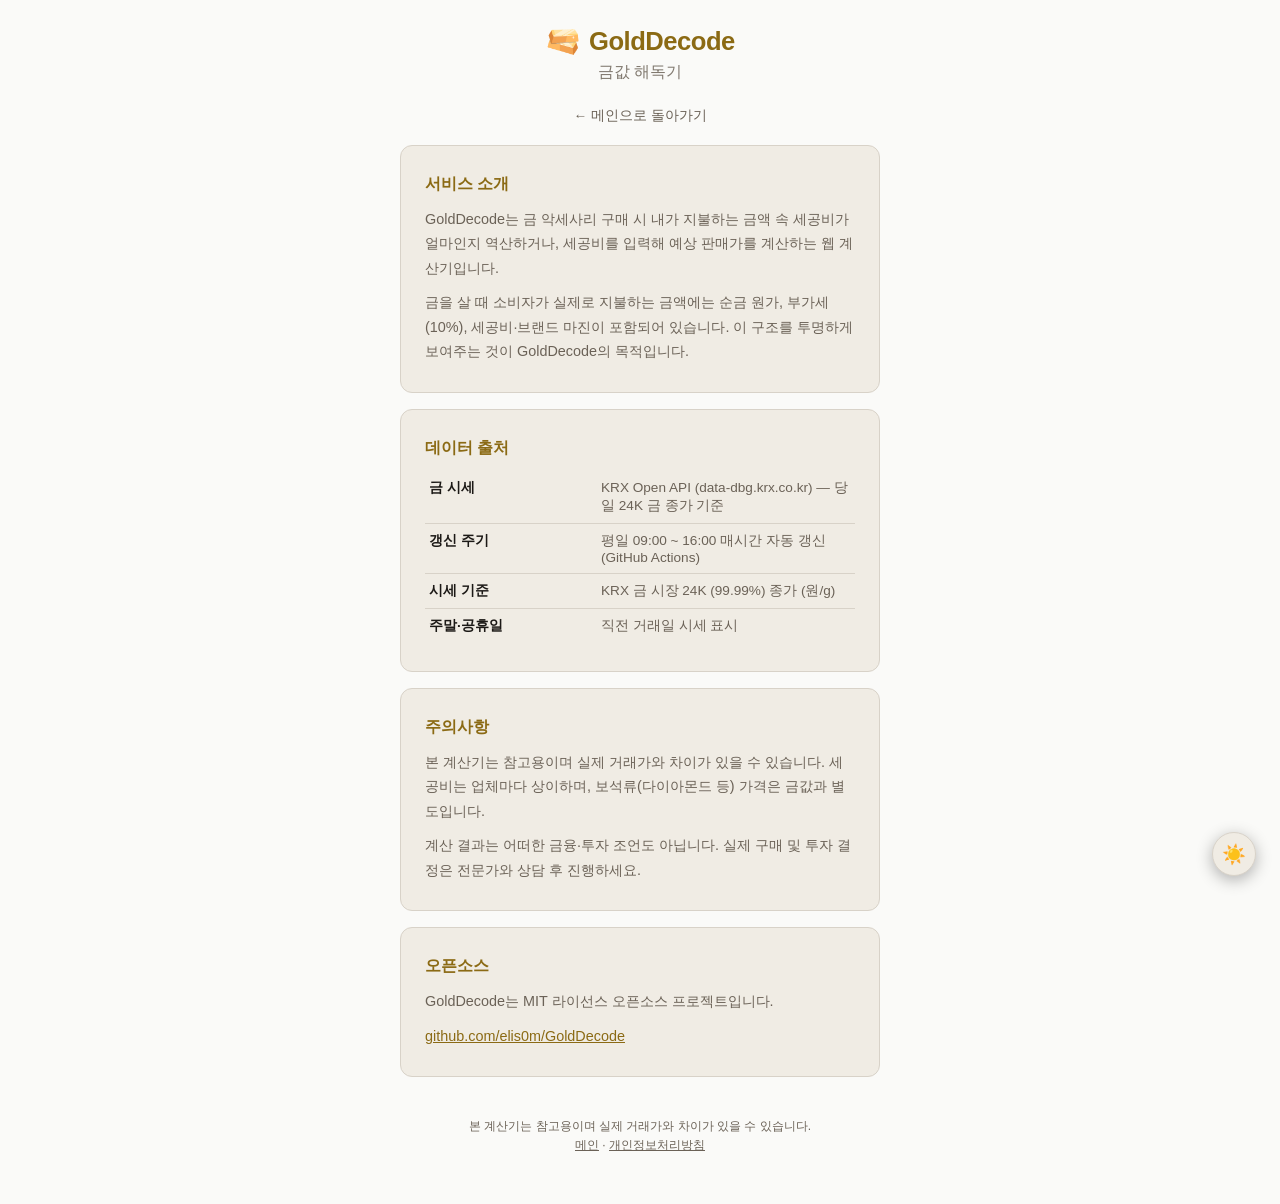
==== about.html @ 0430d344 "feat: About 및 개인정보처리방침 페이지 추가, 푸터 링크 연결" ====
<!DOCTYPE html>
<html lang="ko">
<head>
  <meta charset="UTF-8" />
  <meta name="viewport" content="width=device-width, initial-scale=1.0" />
  <title>About — GoldDecode</title>
  <link rel="icon" href="gold.ico" type="image/x-icon" />
  <link rel="stylesheet" href="style.css" />
  <style>
    .page-card {
      width: 100%;
      max-width: 480px;
      background: var(--surface);
      border: 1px solid var(--border);
      border-radius: var(--radius);
      padding: 28px 24px;
      margin-bottom: 16px;
    }
    .page-card h2 {
      font-size: 1rem;
      font-weight: 700;
      color: var(--gold);
      margin-bottom: 12px;
    }
    .page-card p {
      font-size: 0.9rem;
      color: var(--text-muted);
      line-height: 1.7;
      margin-bottom: 10px;
    }
    .page-card p:last-child { margin-bottom: 0; }
    .back-link {
      display: inline-block;
      margin-bottom: 20px;
      font-size: 0.85rem;
      color: var(--text-muted);
      text-decoration: none;
    }
    .back-link:hover { color: var(--gold); }
    .data-table {
      width: 100%;
      border-collapse: collapse;
      font-size: 0.85rem;
      margin-top: 8px;
    }
    .data-table td {
      padding: 8px 4px;
      border-bottom: 1px solid var(--border);
      color: var(--text-muted);
      vertical-align: top;
    }
    .data-table td:first-child {
      font-weight: 600;
      color: var(--text);
      white-space: nowrap;
      padding-right: 16px;
      width: 40%;
    }
    .data-table tr:last-child td { border-bottom: none; }
  </style>
</head>
<body>

  <button id="theme-toggle" class="theme-toggle" title="라이트/다크 모드 전환" aria-label="테마 전환">🌙</button>

  <header class="app-header">
    <h1 class="app-title"><img src="gold.png" alt="금괴" class="title-icon" />GoldDecode</h1>
    <p class="app-subtitle">금값 해독기</p>
  </header>

  <a href="index.html" class="back-link">← 메인으로 돌아가기</a>

  <div class="page-card">
    <h2>서비스 소개</h2>
    <p>GoldDecode는 금 악세사리 구매 시 내가 지불하는 금액 속 세공비가 얼마인지 역산하거나, 세공비를 입력해 예상 판매가를 계산하는 웹 계산기입니다.</p>
    <p>금을 살 때 소비자가 실제로 지불하는 금액에는 순금 원가, 부가세(10%), 세공비·브랜드 마진이 포함되어 있습니다. 이 구조를 투명하게 보여주는 것이 GoldDecode의 목적입니다.</p>
  </div>

  <div class="page-card">
    <h2>데이터 출처</h2>
    <table class="data-table">
      <tr>
        <td>금 시세</td>
        <td>KRX Open API (data-dbg.krx.co.kr) — 당일 24K 금 종가 기준</td>
      </tr>
      <tr>
        <td>갱신 주기</td>
        <td>평일 09:00 ~ 16:00 매시간 자동 갱신 (GitHub Actions)</td>
      </tr>
      <tr>
        <td>시세 기준</td>
        <td>KRX 금 시장 24K (99.99%) 종가 (원/g)</td>
      </tr>
      <tr>
        <td>주말·공휴일</td>
        <td>직전 거래일 시세 표시</td>
      </tr>
    </table>
  </div>

  <div class="page-card">
    <h2>주의사항</h2>
    <p>본 계산기는 참고용이며 실제 거래가와 차이가 있을 수 있습니다. 세공비는 업체마다 상이하며, 보석류(다이아몬드 등) 가격은 금값과 별도입니다.</p>
    <p>계산 결과는 어떠한 금융·투자 조언도 아닙니다. 실제 구매 및 투자 결정은 전문가와 상담 후 진행하세요.</p>
  </div>

  <div class="page-card">
    <h2>오픈소스</h2>
    <p>GoldDecode는 MIT 라이선스 오픈소스 프로젝트입니다.</p>
    <p><a href="https://github.com/elis0m/GoldDecode" style="color:var(--gold);">github.com/elis0m/GoldDecode</a></p>
  </div>

  <footer>
    <p>본 계산기는 참고용이며 실제 거래가와 차이가 있을 수 있습니다.</p>
    <p><a href="index.html" style="color:var(--text-muted);">메인</a> · <a href="privacy.html" style="color:var(--text-muted);">개인정보처리방침</a></p>
  </footer>

  <script src="config.js"></script>
  <script>
    const savedTheme = localStorage.getItem('theme');
    const toggleBtn = document.getElementById('theme-toggle');
    if (savedTheme === 'dark') {
      document.body.classList.add('dark');
      toggleBtn.textContent = '🌙';
    } else {
      toggleBtn.textContent = '☀️';
    }
    toggleBtn.addEventListener('click', () => {
      const isDark = document.body.classList.toggle('dark');
      toggleBtn.textContent = isDark ? '🌙' : '☀️';
      localStorage.setItem('theme', isDark ? 'dark' : 'light');
    });
  </script>
</body>
</html>
---- style.css ----
:root {
  --gold: #8B6A14;
  --gold-light: #C9A84C;
  --gold-dark: #5C4509;
  --bg: #FAFAF8;
  --bg-card: #F0ECE4;
  --surface: #F0ECE4;
  --surface2: #E4DFD6;
  --input-bg: #FFFFFF;
  --border: #D8D2C8;
  --text: #1C1916;
  --text-muted: #6B6257;
  --red: #B83232;
  --green: #2A7A52;
  --radius: 12px;
  --shadow: 0 4px 24px rgba(0,0,0,0.07);
}

body.dark {
  --gold: #C9A84C;
  --gold-light: #E8D08A;
  --gold-dark: #8B6914;
  --bg: #0f0f0f;
  --bg-card: #1a1a1a;
  --surface: #1a1a1a;
  --surface2: #242424;
  --input-bg: #242424;
  --border: #2e2e2e;
  --text: #f0f0f0;
  --text-muted: #888;
  --red: #e05252;
  --green: #52c98a;
  --shadow: 0 4px 24px rgba(0,0,0,0.5);
}

*, *::before, *::after { box-sizing: border-box; margin: 0; padding: 0; }

body {
  background: var(--bg);
  color: var(--text);
  font-family: 'Pretendard', 'Apple SD Gothic Neo', 'Noto Sans KR', sans-serif;
  min-height: 100vh;
  display: flex;
  flex-direction: column;
  align-items: center;
  padding: 24px 16px 48px;
}

/* ── 헤더 ── */
.app-header {
  width: 100%;
  max-width: 480px;
  text-align: center;
  margin-bottom: 24px;
}

.theme-toggle {
  position: fixed;
  bottom: 24px;
  right: 24px;
  z-index: 100;
  background: var(--surface);
  border: 1px solid var(--border);
  border-radius: 50%;
  width: 44px;
  height: 44px;
  font-size: 1.2rem;
  cursor: pointer;
  display: flex;
  align-items: center;
  justify-content: center;
  box-shadow: 0 4px 16px rgba(0,0,0,0.3);
  transition: background 0.2s, border-color 0.2s, box-shadow 0.2s;
}

.theme-toggle:hover {
  border-color: var(--gold);
  box-shadow: 0 4px 20px rgba(201,168,76,0.3);
}

.app-title {
  font-size: 1.6rem;
  font-weight: 800;
  color: var(--gold);
  letter-spacing: -0.5px;
  display: flex;
  align-items: center;
  justify-content: center;
  gap: 8px;
}

.title-icon {
  width: 1.4em;
  height: 1.4em;
  object-fit: contain;
  flex-shrink: 0;
}

.app-subtitle {
  font-size: 1.0rem;
  font-weight: 500;
  color: var(--text-muted);
  margin-top: 2px;
  opacity: 0.85;
}

.app-slogan {
  font-size: 0.82rem;
  color: var(--text-muted);
  margin-top: 6px;
  opacity: 0.75;
}

/* ── 시세 표시 ── */
.spot-card {
  width: 100%;
  max-width: 480px;
  background: var(--surface);
  border: 1px solid var(--border);
  border-radius: var(--radius);
  padding: 16px 20px;
  margin-bottom: 16px;
}

#spot-info {
  display: flex;
  align-items: center;
  justify-content: space-between;
  flex-wrap: nowrap;
  gap: 8px;
}

.spot-edit-btn {
  background: none;
  border: 1px solid var(--border);
  border-radius: 6px;
  color: var(--text-muted);
  font-size: 0.75rem;
  padding: 3px 8px;
  cursor: pointer;
  white-space: nowrap;
  transition: border-color 0.15s, color 0.15s;
}
.spot-edit-btn:hover { border-color: var(--gold); color: var(--gold); }

.spot-cancel-btn {
  background: none;
  border: 1px solid var(--border);
  border-radius: 6px;
  color: var(--text-muted);
  font-size: 0.8rem;
  padding: 4px 10px;
  cursor: pointer;
  transition: border-color 0.15s;
}
.spot-cancel-btn:hover { border-color: var(--red); color: var(--red); }

.spot-price-text {
  font-size: 1.4rem;
  font-weight: 700;
  color: var(--gold);
}

.spot-badge {
  font-size: 0.78rem;
  padding: 3px 10px;
  border-radius: 100px;
  font-weight: 600;
}
.spot-badge.live { background: rgba(82,201,138,0.15); color: var(--green); }
.spot-badge.cached { background: rgba(201,168,76,0.15); color: var(--gold); }
.spot-badge.error { background: rgba(224,82,82,0.15); color: var(--red); }

.spot-manual-row {
  margin-top: 12px;
  display: flex;
  align-items: center;
  gap: 10px;
}
.spot-manual-row label { font-size: 0.85rem; color: var(--text-muted); white-space: nowrap; }

/* ── 카드 공통 ── */
.card {
  width: 100%;
  max-width: 480px;
  background: var(--surface);
  border: 1px solid var(--border);
  border-radius: var(--radius);
  padding: 20px;
  margin-bottom: 16px;
}

.card-title {
  font-size: 0.8rem;
  font-weight: 700;
  color: var(--text-muted);
  text-transform: uppercase;
  letter-spacing: 0.08em;
  margin-bottom: 14px;
}

/* ── 모드 토글 ── */
.mode-toggle {
  display: flex;
  gap: 8px;
}

.mode-toggle label {
  flex: 1;
  display: flex;
  align-items: center;
  justify-content: center;
  gap: 8px;
  padding: 10px;
  border: 1.5px solid var(--border);
  border-radius: 8px;
  cursor: pointer;
  font-size: 0.9rem;
  transition: border-color 0.15s, background 0.15s;
}

.mode-toggle input[type="radio"] { display: none; }

.mode-toggle input[type="radio"]:checked + .mode-label-text {
  color: var(--gold);
  font-weight: 700;
}

.mode-toggle label:has(input:checked) {
  border-color: var(--gold);
  background: rgba(201,168,76,0.08);
}

/* ── 입력 폼 ── */
.form-row {
  margin-bottom: 14px;
}

.form-label {
  display: block;
  font-size: 0.82rem;
  color: var(--text-muted);
  margin-bottom: 6px;
}

.input-group {
  display: flex;
  gap: 8px;
  align-items: center;
}

input[type="number"], input[type="text"], select {
  background: var(--input-bg, var(--surface2));
  border: 1.5px solid var(--border);
  border-radius: 8px;
  color: var(--text);
  font-size: 1rem;
  padding: 10px 14px;
  outline: none;
  transition: border-color 0.15s;
  width: 100%;
}

input[type="number"]:focus, input[type="text"]:focus, select:focus {
  border-color: var(--gold);
}

select { cursor: pointer; max-width: 100px; }

/* 순도 버튼 */
.purity-group {
  display: flex;
  gap: 8px;
}

.purity-btn {
  flex: 1;
  padding: 10px;
  border: 1.5px solid var(--border);
  border-radius: 8px;
  background: var(--surface2);
  color: var(--text-muted);
  font-size: 0.9rem;
  font-weight: 600;
  cursor: pointer;
  transition: all 0.15s;
}

.purity-btn.active {
  border-color: var(--gold);
  color: var(--gold);
  background: rgba(201,168,76,0.1);
}

/* ── 계산 버튼 ── */
.calc-btn {
  width: 100%;
  max-width: 480px;
  padding: 16px;
  background: var(--gold);
  color: var(--bg);
  border: none;
  border-radius: var(--radius);
  font-size: 1.05rem;
  font-weight: 800;
  cursor: pointer;
  transition: background 0.15s, transform 0.1s;
  margin-bottom: 16px;
}

.calc-btn:hover { background: var(--gold-light); }
.calc-btn:active { transform: scale(0.98); }

/* ── 결과 ── */
.result-section {
  width: 100%;
  max-width: 480px;
  background: var(--surface);
  border: 1.5px solid var(--gold-dark);
  border-radius: var(--radius);
  padding: 20px;
  display: none;
  margin-bottom: 16px;
}

.result-section.animate-in {
  animation: fadeUp 0.25s ease;
}

@keyframes fadeUp {
  from { opacity: 0; transform: translateY(10px); }
  to   { opacity: 1; transform: translateY(0); }
}

.result-row {
  display: flex;
  justify-content: space-between;
  align-items: center;
  padding: 8px 0;
  border-bottom: 1px solid var(--border);
  font-size: 0.95rem;
}

.result-row:last-of-type { border-bottom: none; }
.result-row.total + .result-row,
.result-row:has(+ .result-row.total) { border-bottom: none; }

.result-row.total {
  font-size: 1.15rem;
  font-weight: 800;
  color: var(--gold);
  padding-top: 12px;
  margin-top: 4px;
  border-top: 1.5px solid var(--gold-dark);
}

.result-value { font-variant-numeric: tabular-nums; }
.result-value.negative { color: var(--red); }

.result-note {
  font-size: 0.8rem;
  color: var(--red);
  margin-top: 10px;
  display: none;
}

/* ── 정보 카드 섹션 ── */
.info-section {
  width: 100%;
  max-width: 480px;
  display: flex;
  flex-direction: column;
  gap: 16px;
  margin-bottom: 16px;
}

.info-card {
  background: var(--surface);
  border: 1px solid var(--border);
  border-radius: var(--radius);
  padding: 20px;
}

.info-card-title {
  font-size: 0.85rem;
  font-weight: 700;
  color: var(--text-muted);
  text-transform: uppercase;
  letter-spacing: 0.06em;
  margin-bottom: 14px;
}

/* 순도 카드 */
.purity-info-grid { display: flex; flex-direction: column; gap: 10px; }

.purity-info-item {
  display: flex;
  align-items: center;
  gap: 12px;
}

.purity-badge {
  width: 40px;
  height: 40px;
  border: 1.5px solid;
  border-radius: 8px;
  display: flex;
  align-items: center;
  justify-content: center;
  font-size: 0.8rem;
  font-weight: 800;
  color: var(--gold);
  flex-shrink: 0;
}

.purity-detail { display: flex; flex-direction: column; gap: 2px; }
.purity-pct { font-size: 1rem; font-weight: 700; color: var(--text); }
.purity-desc { font-size: 0.78rem; color: var(--text-muted); }

/* 테이블 */
.info-table {
  width: 100%;
  border-collapse: collapse;
  font-size: 0.82rem;
}

.info-table th, .info-table td {
  padding: 7px 8px;
  text-align: left;
  border-bottom: 1px solid var(--border);
}

.info-table th {
  color: var(--text-muted);
  font-weight: 600;
  font-size: 0.78rem;
}

.info-table td:not(:first-child) { color: var(--text); }
.info-table td:first-child { color: var(--text-muted); white-space: nowrap; }

.info-table-highlight td {
  color: var(--gold) !important;
  font-weight: 600;
  border-bottom: none;
}

.info-note {
  font-size: 0.78rem;
  color: var(--text-muted);
  margin-top: 10px;
  line-height: 1.5;
}

/* ── 해독 사전 ── */
.dict-card { padding: 20px; }

.dict-header {
  display: flex;
  align-items: center;
  gap: 14px;
  margin-bottom: 16px;
}

.dict-icon { font-size: 1.8rem; flex-shrink: 0; }

.dict-title {
  font-size: 1rem;
  font-weight: 800;
  color: var(--text);
  letter-spacing: -0.2px;
}

.dict-sub {
  font-size: 0.76rem;
  color: var(--text-muted);
  margin-top: 2px;
  line-height: 1.4;
}

.dict-item {
  border-top: 1px solid var(--border);
}

.dict-item:last-child {
  border-bottom: none;
}

.dict-summary {
  list-style: none;
  display: flex;
  justify-content: space-between;
  align-items: center;
  padding: 13px 2px;
  font-size: 0.9rem;
  font-weight: 600;
  color: var(--text);
  cursor: pointer;
  user-select: none;
  transition: color 0.15s;
}

.dict-summary::-webkit-details-marker { display: none; }

.dict-summary::after {
  content: '﹢';
  font-size: 1.1rem;
  color: var(--text-muted);
  transition: transform 0.2s, color 0.15s;
  flex-shrink: 0;
}

.dict-item[open] > .dict-summary { color: var(--gold); }
.dict-item[open] > .dict-summary::after {
  content: '﹣';
  color: var(--gold);
}

.dict-summary:hover { color: var(--gold); }

.dict-body {
  padding: 21px 14px 25px;
  margin: 0 -2px 4px;
  background: var(--surface2);
  border-radius: 8px;
  animation: dictOpen 0.2s ease;
}

@keyframes dictOpen {
  from { opacity: 0; transform: translateY(-4px); }
  to   { opacity: 1; transform: translateY(0); }
}

.dict-text {
  font-size: 0.83rem;
  color: var(--text-muted);
  line-height: 1.65;
  margin-bottom: 6px;
}

.dict-text strong { color: var(--text); font-weight: 700; }

/* 차트 */
.chart-wrap {
  margin-top: 4px;
  position: relative;
}

#price-chart {
  display: block;
  width: 100%;
  height: auto;
  aspect-ratio: 600 / 220;
  overflow: visible;
}

.chart-filters {
  display: flex;
  justify-content: space-between;
  align-items: center;
  margin-bottom: 10px;
  gap: 8px;
}

.chart-filter-group {
  display: flex;
  gap: 4px;
}

.chart-filter-btn {
  padding: 3px 10px;
  font-size: 0.75rem;
  border-radius: 20px;
  border: 1px solid rgba(201,168,76,0.3);
  background: transparent;
  color: var(--text-muted);
  cursor: pointer;
  transition: background 0.15s, color 0.15s, border-color 0.15s;
}

.chart-filter-btn:hover {
  border-color: var(--gold);
  color: var(--gold);
}

.chart-filter-btn.active {
  background: rgba(201,168,76,0.18);
  border-color: var(--gold);
  color: var(--gold);
  font-weight: 600;
}

.chart-tooltip {
  position: absolute;
  display: flex;
  flex-direction: column;
  gap: 2px;
  background: var(--surface);
  border: 1px solid rgba(201,168,76,0.6);
  border-radius: 7px;
  padding: 5px 11px;
  pointer-events: none;
  z-index: 10;
  white-space: nowrap;
  box-shadow: 0 4px 16px rgba(0,0,0,0.5);
  backdrop-filter: blur(4px);
}

.tip-date  { font-size: 0.72rem; color: var(--text-muted); }
.tip-price { font-size: 0.88rem; font-weight: 600; color: var(--gold); }

/* ── 푸터 ── */
footer {
  width: 100%;
  max-width: 480px;
  text-align: center;
  font-size: 0.75rem;
  color: var(--text-muted);
  margin-top: 24px;
  line-height: 1.6;
}

/* ── 반응형 ── */
@media (max-width: 360px) {
  .app-title { font-size: 1.35rem; }
  .spot-price-text { font-size: 1.15rem; }
}
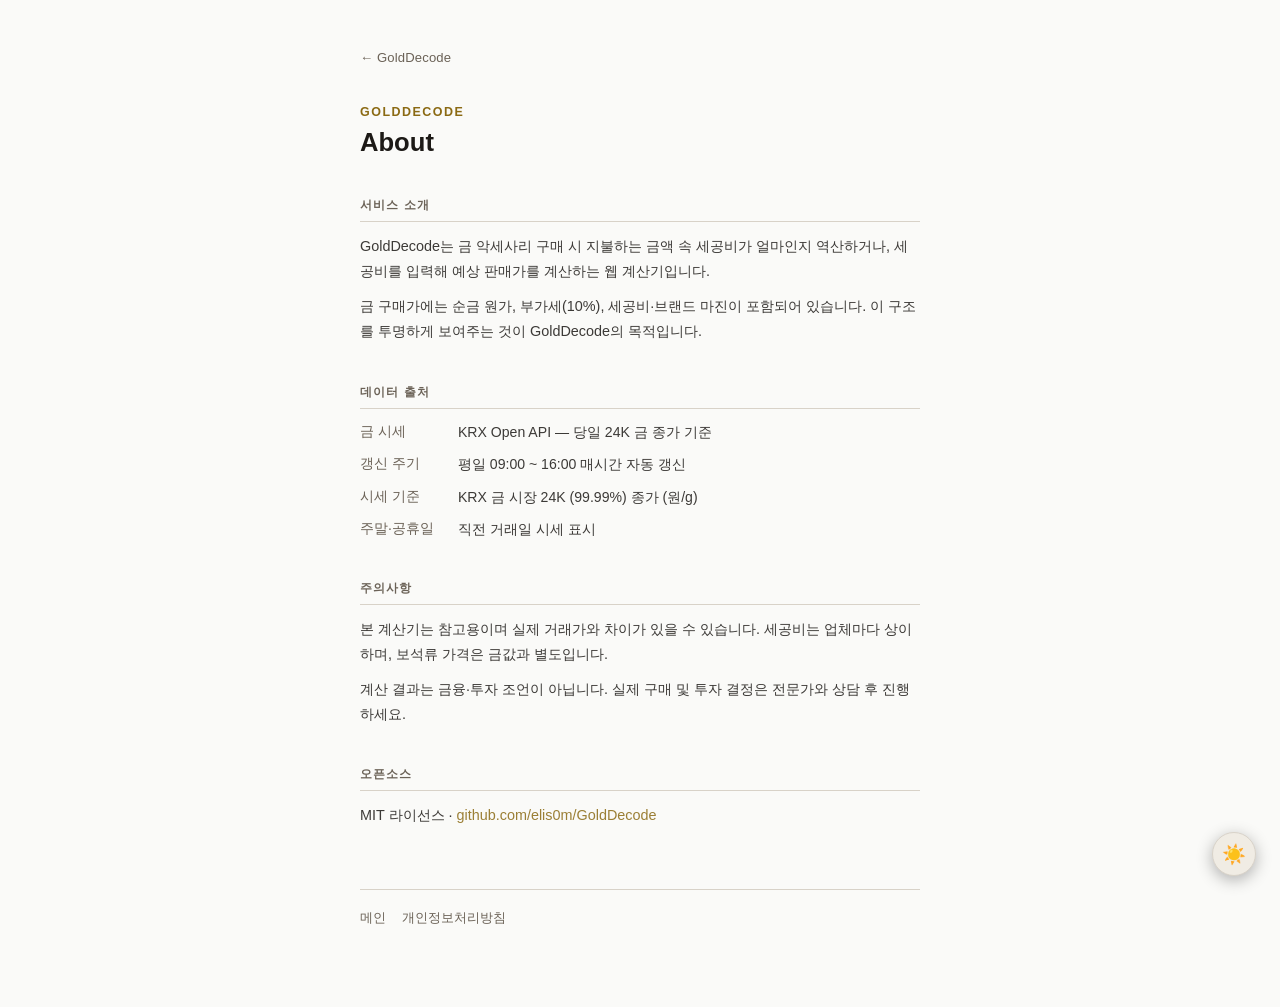
==== commit 7e5e76f6: "design: About·개인정보처리방침 페이지 심플 문서형 레이아웃으로 개편" ====
--- a/about.html
+++ b/about.html
@@ -7,113 +7,145 @@
   <link rel="icon" href="gold.ico" type="image/x-icon" />
   <link rel="stylesheet" href="style.css" />
   <style>
-    .page-card {
+    body {
+      align-items: flex-start;
+      padding: 48px 24px 80px;
+    }
+    .doc {
       width: 100%;
-      max-width: 480px;
-      background: var(--surface);
-      border: 1px solid var(--border);
-      border-radius: var(--radius);
-      padding: 28px 24px;
-      margin-bottom: 16px;
+      max-width: 560px;
+      margin: 0 auto;
     }
-    .page-card h2 {
-      font-size: 1rem;
+    .doc-back {
+      display: inline-flex;
+      align-items: center;
+      gap: 6px;
+      font-size: 0.82rem;
+      color: var(--text-muted);
+      text-decoration: none;
+      margin-bottom: 40px;
+      letter-spacing: 0.01em;
+    }
+    .doc-back:hover { color: var(--gold); }
+    .doc-wordmark {
+      font-size: 0.78rem;
       font-weight: 700;
+      letter-spacing: 0.12em;
+      text-transform: uppercase;
       color: var(--gold);
+      margin-bottom: 8px;
+    }
+    .doc-title {
+      font-size: 1.6rem;
+      font-weight: 700;
+      color: var(--text);
+      margin-bottom: 40px;
+      line-height: 1.2;
+    }
+    .doc-section {
+      margin-bottom: 40px;
+    }
+    .doc-section h2 {
+      font-size: 0.72rem;
+      font-weight: 700;
+      letter-spacing: 0.1em;
+      text-transform: uppercase;
+      color: var(--text-muted);
       margin-bottom: 12px;
+      padding-bottom: 8px;
+      border-bottom: 1px solid var(--border);
     }
-    .page-card p {
+    .doc-section p {
       font-size: 0.9rem;
+      color: var(--text);
+      line-height: 1.75;
+      margin-bottom: 10px;
+      opacity: 0.85;
+    }
+    .doc-section p:last-child { margin-bottom: 0; }
+    .doc-dl {
+      display: grid;
+      grid-template-columns: auto 1fr;
+      gap: 10px 24px;
+      font-size: 0.88rem;
+    }
+    .doc-dl dt {
       color: var(--text-muted);
-      line-height: 1.7;
-      margin-bottom: 10px;
+      white-space: nowrap;
+      padding-top: 1px;
     }
-    .page-card p:last-child { margin-bottom: 0; }
-    .back-link {
-      display: inline-block;
-      margin-bottom: 20px;
-      font-size: 0.85rem;
+    .doc-dl dd {
+      color: var(--text);
+      opacity: 0.85;
+      line-height: 1.6;
+    }
+    .doc-link {
+      color: var(--gold);
+      text-decoration: none;
+    }
+    .doc-link:hover { text-decoration: underline; }
+    .doc-footer {
+      margin-top: 60px;
+      padding-top: 20px;
+      border-top: 1px solid var(--border);
+      font-size: 0.8rem;
+      color: var(--text-muted);
+      display: flex;
+      gap: 16px;
+    }
+    .doc-footer a {
       color: var(--text-muted);
       text-decoration: none;
     }
-    .back-link:hover { color: var(--gold); }
-    .data-table {
-      width: 100%;
-      border-collapse: collapse;
-      font-size: 0.85rem;
-      margin-top: 8px;
-    }
-    .data-table td {
-      padding: 8px 4px;
-      border-bottom: 1px solid var(--border);
-      color: var(--text-muted);
-      vertical-align: top;
-    }
-    .data-table td:first-child {
-      font-weight: 600;
-      color: var(--text);
-      white-space: nowrap;
-      padding-right: 16px;
-      width: 40%;
-    }
-    .data-table tr:last-child td { border-bottom: none; }
+    .doc-footer a:hover { color: var(--gold); }
   </style>
 </head>
 <body>
 
   <button id="theme-toggle" class="theme-toggle" title="라이트/다크 모드 전환" aria-label="테마 전환">🌙</button>
 
-  <header class="app-header">
-    <h1 class="app-title"><img src="gold.png" alt="금괴" class="title-icon" />GoldDecode</h1>
-    <p class="app-subtitle">금값 해독기</p>
-  </header>
+  <div class="doc">
+    <a href="index.html" class="doc-back">← GoldDecode</a>
 
-  <a href="index.html" class="back-link">← 메인으로 돌아가기</a>
+    <p class="doc-wordmark">GoldDecode</p>
+    <h1 class="doc-title">About</h1>
 
-  <div class="page-card">
-    <h2>서비스 소개</h2>
-    <p>GoldDecode는 금 악세사리 구매 시 내가 지불하는 금액 속 세공비가 얼마인지 역산하거나, 세공비를 입력해 예상 판매가를 계산하는 웹 계산기입니다.</p>
-    <p>금을 살 때 소비자가 실제로 지불하는 금액에는 순금 원가, 부가세(10%), 세공비·브랜드 마진이 포함되어 있습니다. 이 구조를 투명하게 보여주는 것이 GoldDecode의 목적입니다.</p>
+    <div class="doc-section">
+      <h2>서비스 소개</h2>
+      <p>GoldDecode는 금 악세사리 구매 시 지불하는 금액 속 세공비가 얼마인지 역산하거나, 세공비를 입력해 예상 판매가를 계산하는 웹 계산기입니다.</p>
+      <p>금 구매가에는 순금 원가, 부가세(10%), 세공비·브랜드 마진이 포함되어 있습니다. 이 구조를 투명하게 보여주는 것이 GoldDecode의 목적입니다.</p>
+    </div>
+
+    <div class="doc-section">
+      <h2>데이터 출처</h2>
+      <dl class="doc-dl">
+        <dt>금 시세</dt>
+        <dd>KRX Open API — 당일 24K 금 종가 기준</dd>
+        <dt>갱신 주기</dt>
+        <dd>평일 09:00 ~ 16:00 매시간 자동 갱신</dd>
+        <dt>시세 기준</dt>
+        <dd>KRX 금 시장 24K (99.99%) 종가 (원/g)</dd>
+        <dt>주말·공휴일</dt>
+        <dd>직전 거래일 시세 표시</dd>
+      </dl>
+    </div>
+
+    <div class="doc-section">
+      <h2>주의사항</h2>
+      <p>본 계산기는 참고용이며 실제 거래가와 차이가 있을 수 있습니다. 세공비는 업체마다 상이하며, 보석류 가격은 금값과 별도입니다.</p>
+      <p>계산 결과는 금융·투자 조언이 아닙니다. 실제 구매 및 투자 결정은 전문가와 상담 후 진행하세요.</p>
+    </div>
+
+    <div class="doc-section">
+      <h2>오픈소스</h2>
+      <p>MIT 라이선스 · <a href="https://github.com/elis0m/GoldDecode" class="doc-link" target="_blank" rel="noopener">github.com/elis0m/GoldDecode</a></p>
+    </div>
+
+    <div class="doc-footer">
+      <a href="index.html">메인</a>
+      <a href="privacy.html">개인정보처리방침</a>
+    </div>
   </div>
-
-  <div class="page-card">
-    <h2>데이터 출처</h2>
-    <table class="data-table">
-      <tr>
-        <td>금 시세</td>
-        <td>KRX Open API (data-dbg.krx.co.kr) — 당일 24K 금 종가 기준</td>
-      </tr>
-      <tr>
-        <td>갱신 주기</td>
-        <td>평일 09:00 ~ 16:00 매시간 자동 갱신 (GitHub Actions)</td>
-      </tr>
-      <tr>
-        <td>시세 기준</td>
-        <td>KRX 금 시장 24K (99.99%) 종가 (원/g)</td>
-      </tr>
-      <tr>
-        <td>주말·공휴일</td>
-        <td>직전 거래일 시세 표시</td>
-      </tr>
-    </table>
-  </div>
-
-  <div class="page-card">
-    <h2>주의사항</h2>
-    <p>본 계산기는 참고용이며 실제 거래가와 차이가 있을 수 있습니다. 세공비는 업체마다 상이하며, 보석류(다이아몬드 등) 가격은 금값과 별도입니다.</p>
-    <p>계산 결과는 어떠한 금융·투자 조언도 아닙니다. 실제 구매 및 투자 결정은 전문가와 상담 후 진행하세요.</p>
-  </div>
-
-  <div class="page-card">
-    <h2>오픈소스</h2>
-    <p>GoldDecode는 MIT 라이선스 오픈소스 프로젝트입니다.</p>
-    <p><a href="https://github.com/elis0m/GoldDecode" style="color:var(--gold);">github.com/elis0m/GoldDecode</a></p>
-  </div>
-
-  <footer>
-    <p>본 계산기는 참고용이며 실제 거래가와 차이가 있을 수 있습니다.</p>
-    <p><a href="index.html" style="color:var(--text-muted);">메인</a> · <a href="privacy.html" style="color:var(--text-muted);">개인정보처리방침</a></p>
-  </footer>
 
   <script src="config.js"></script>
   <script>
